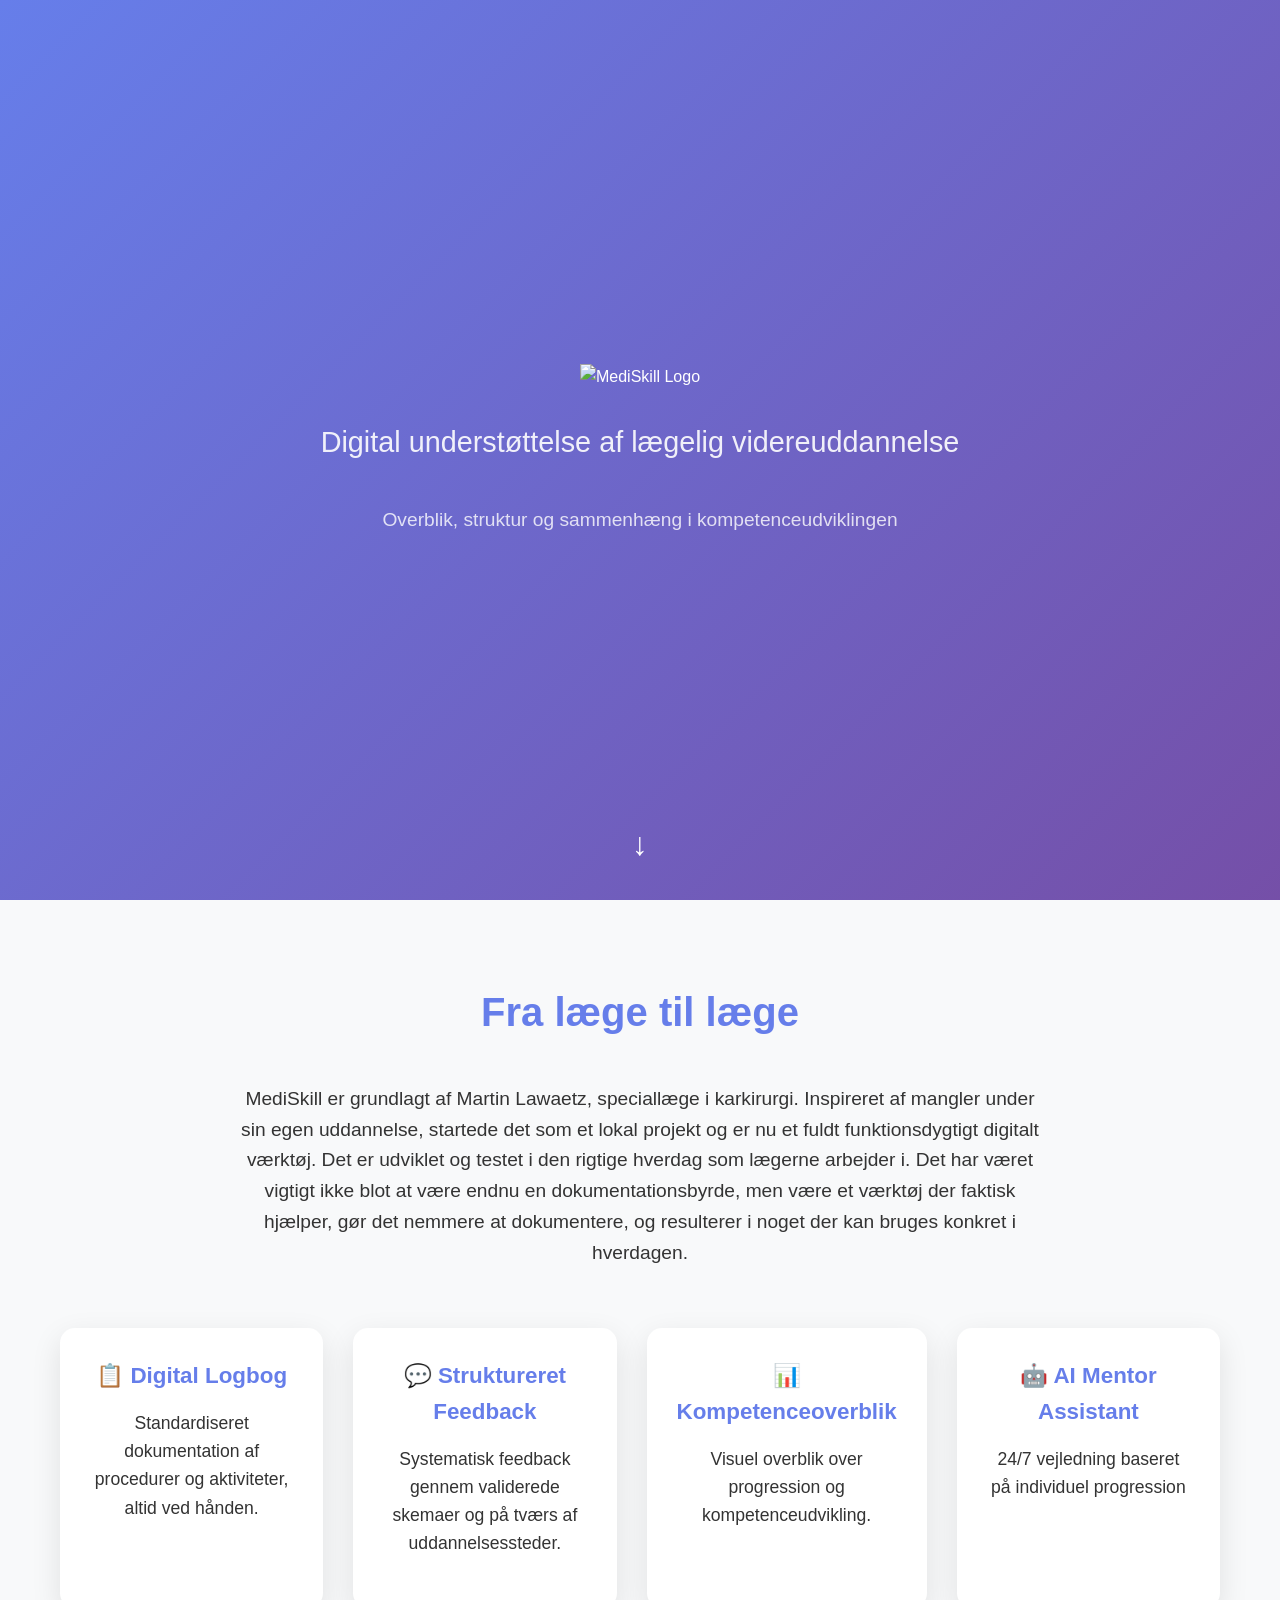
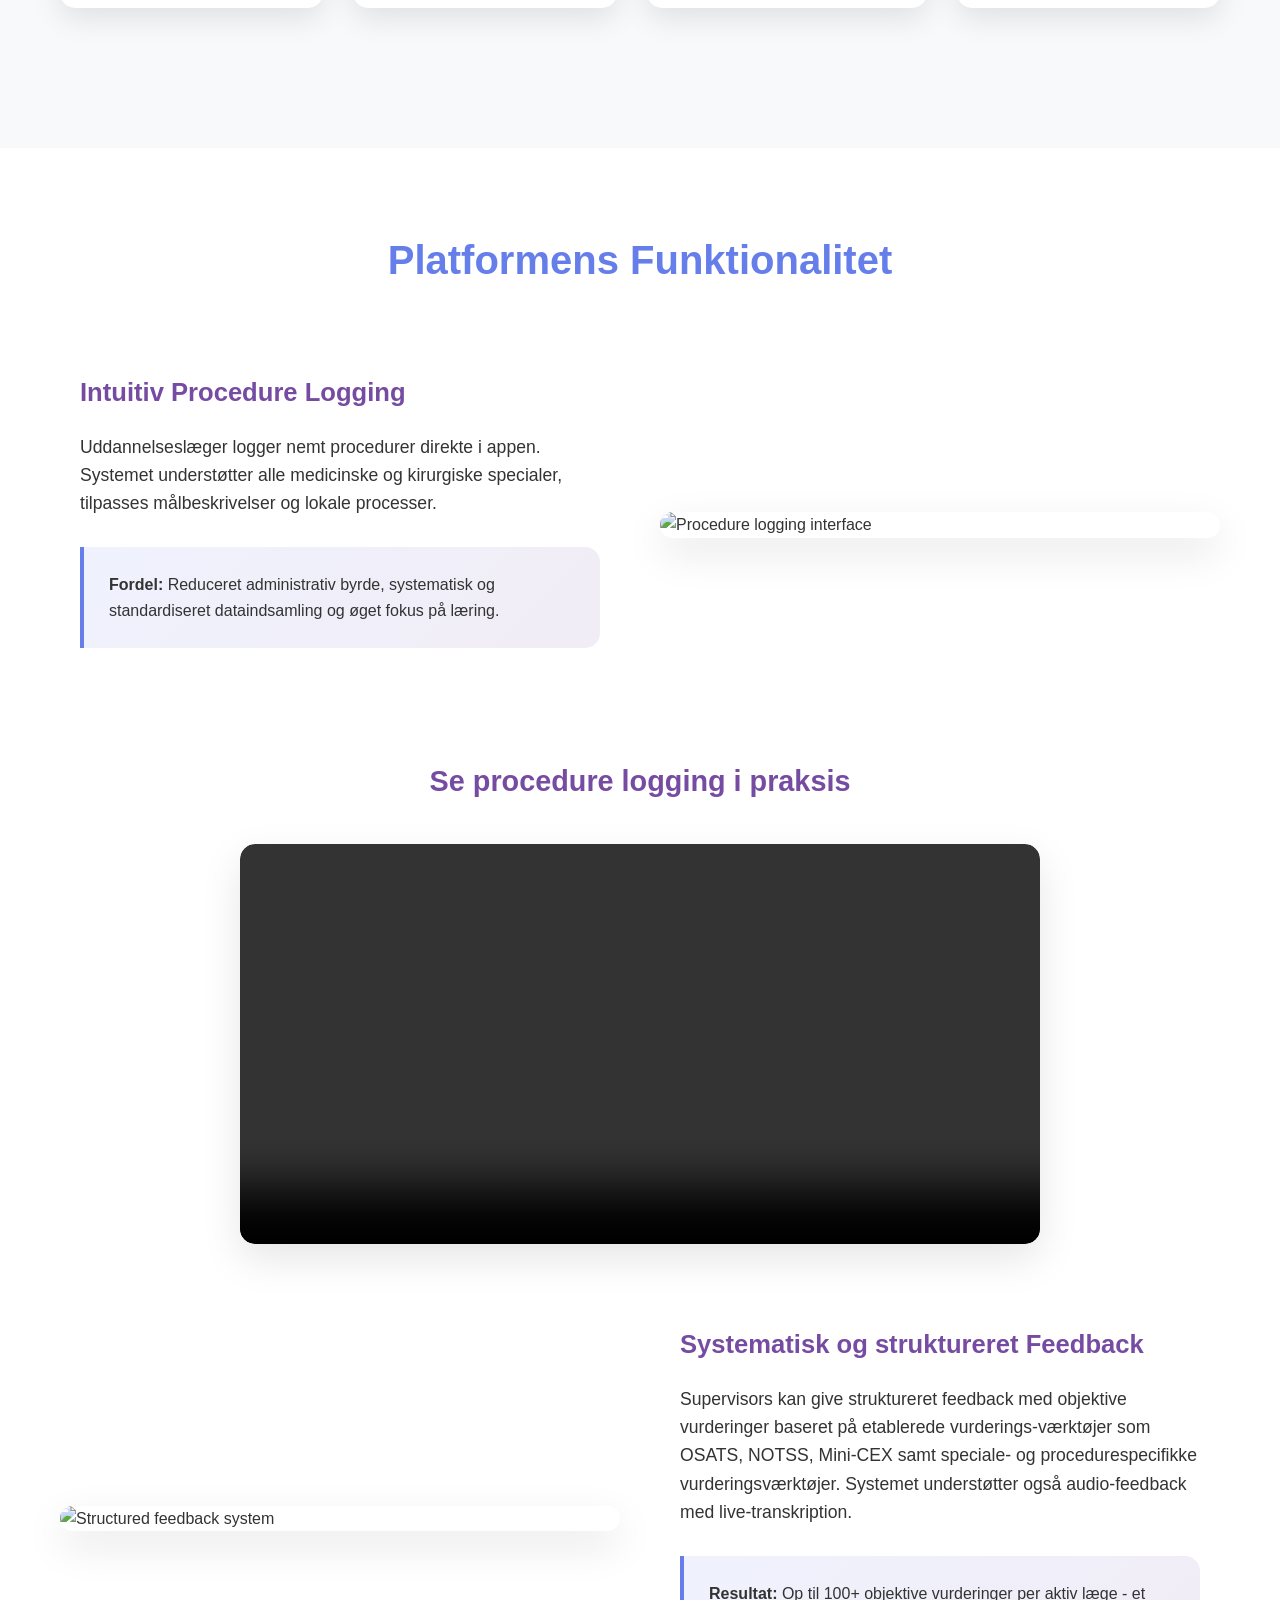
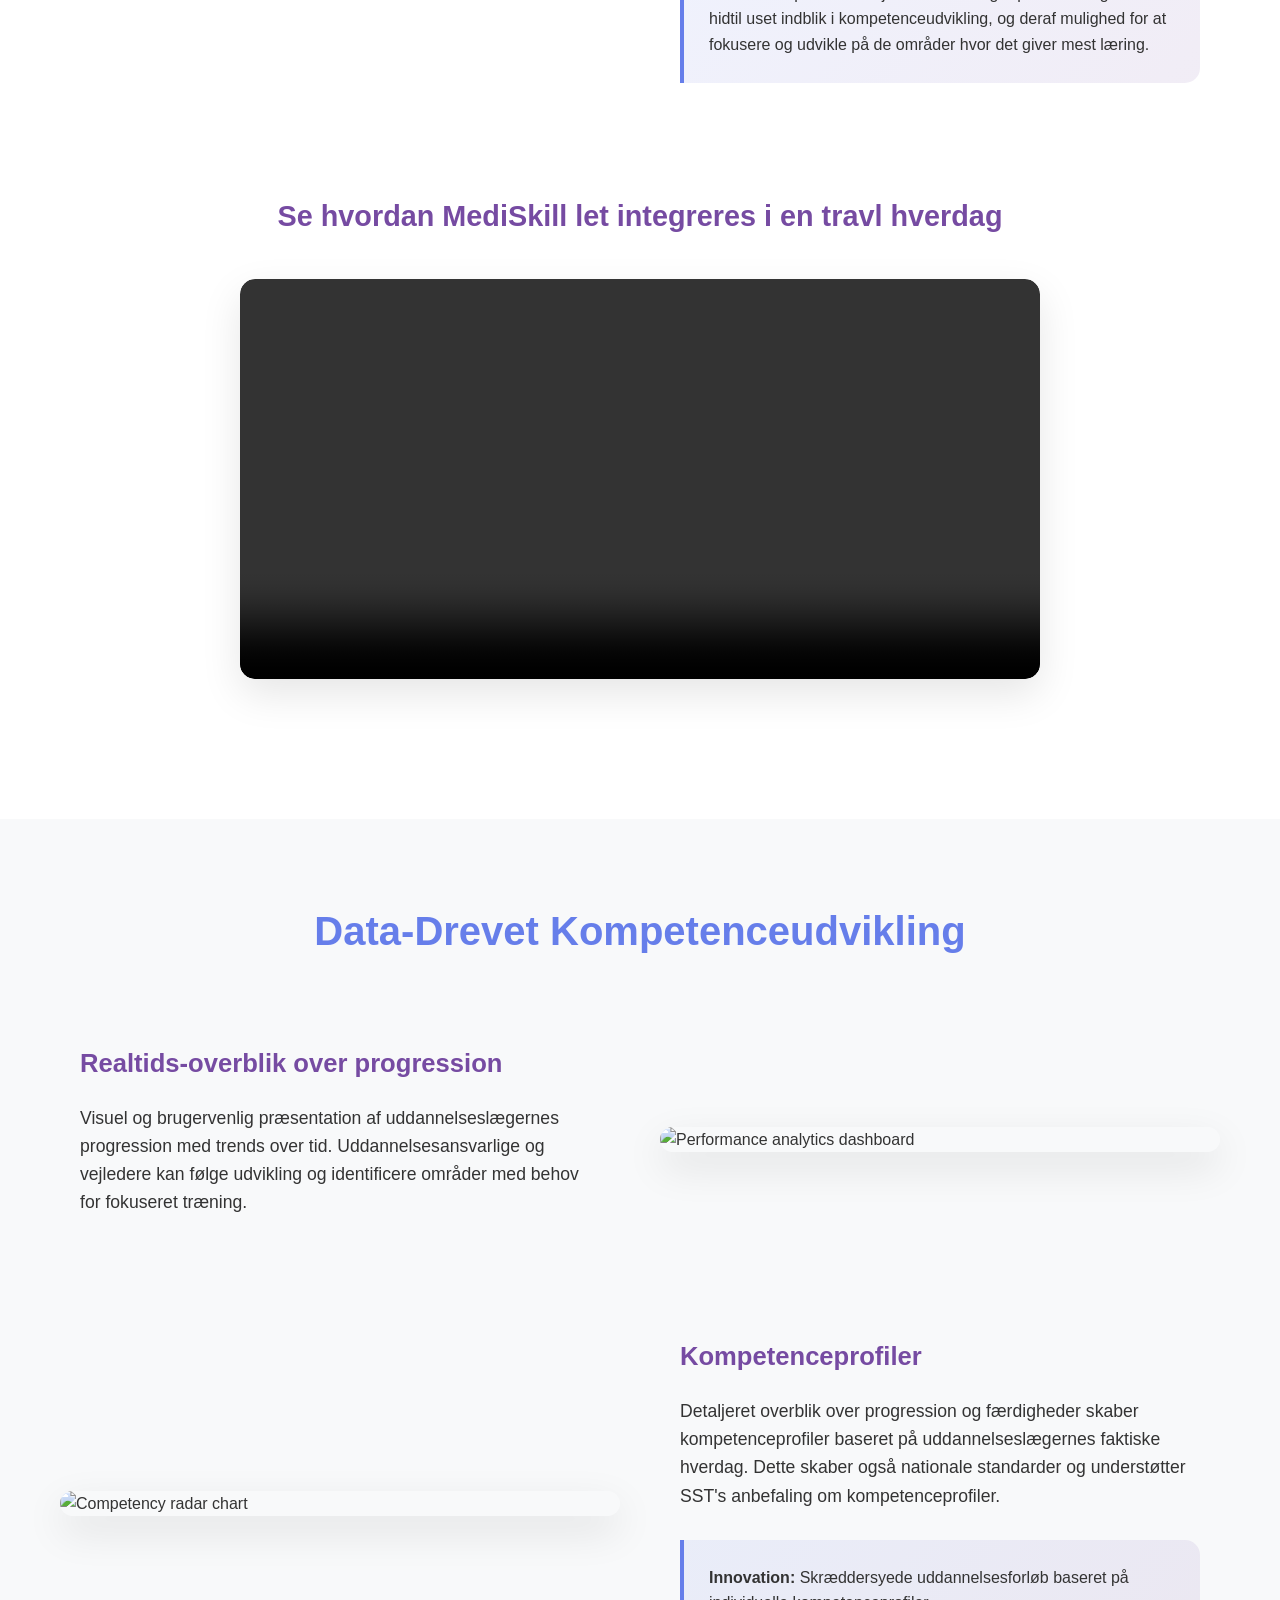
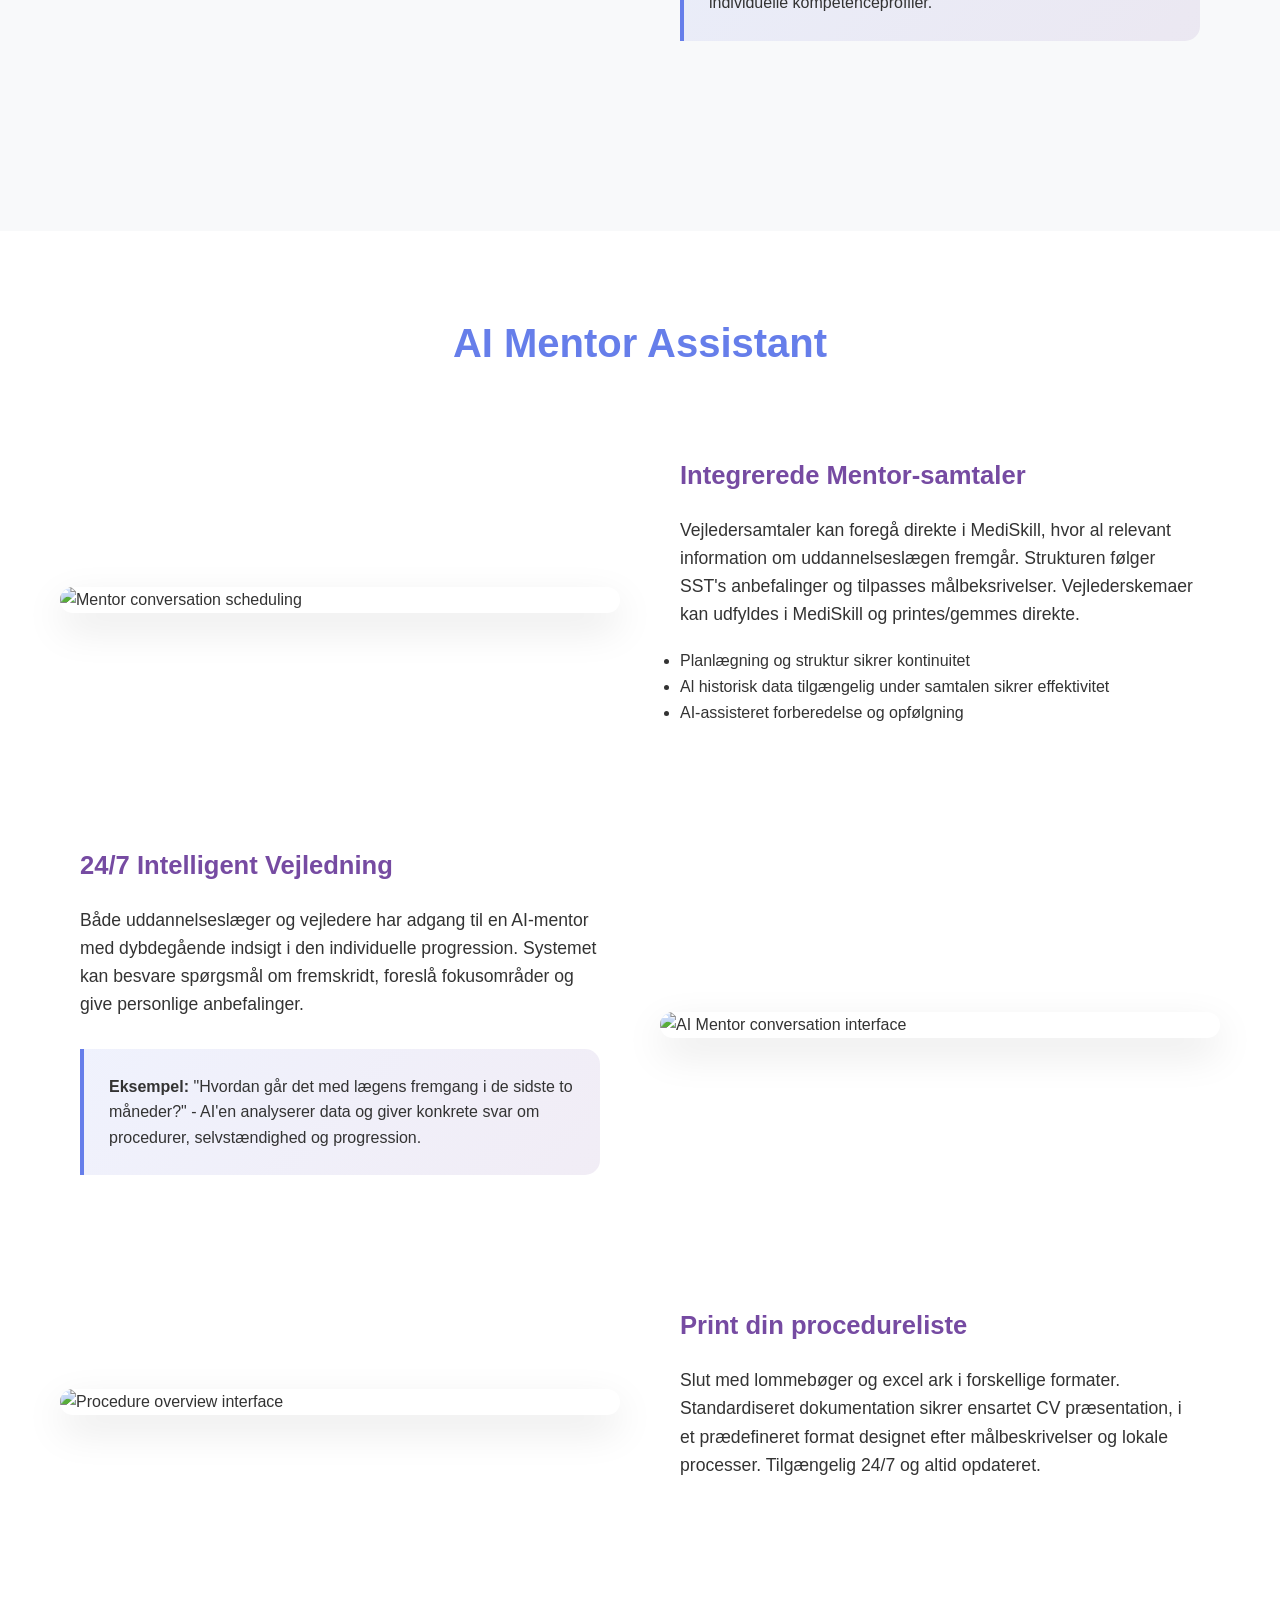
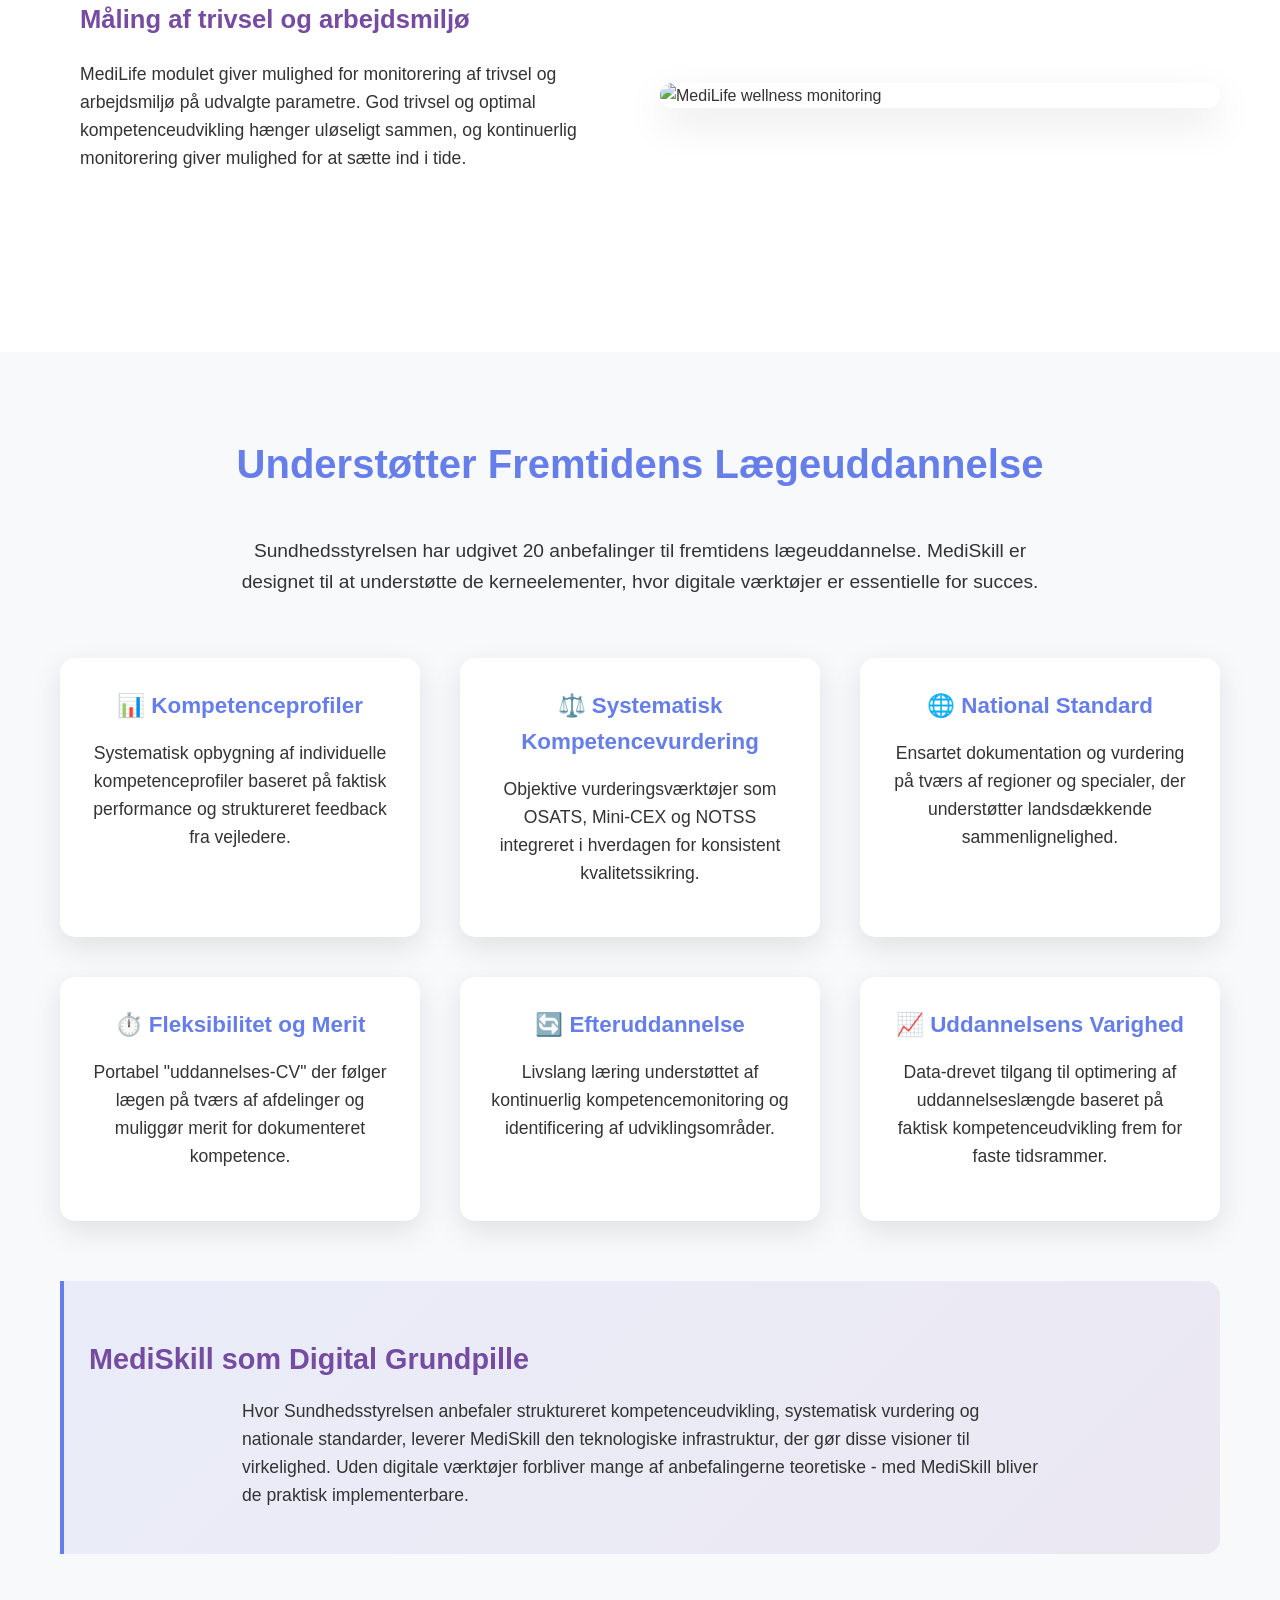
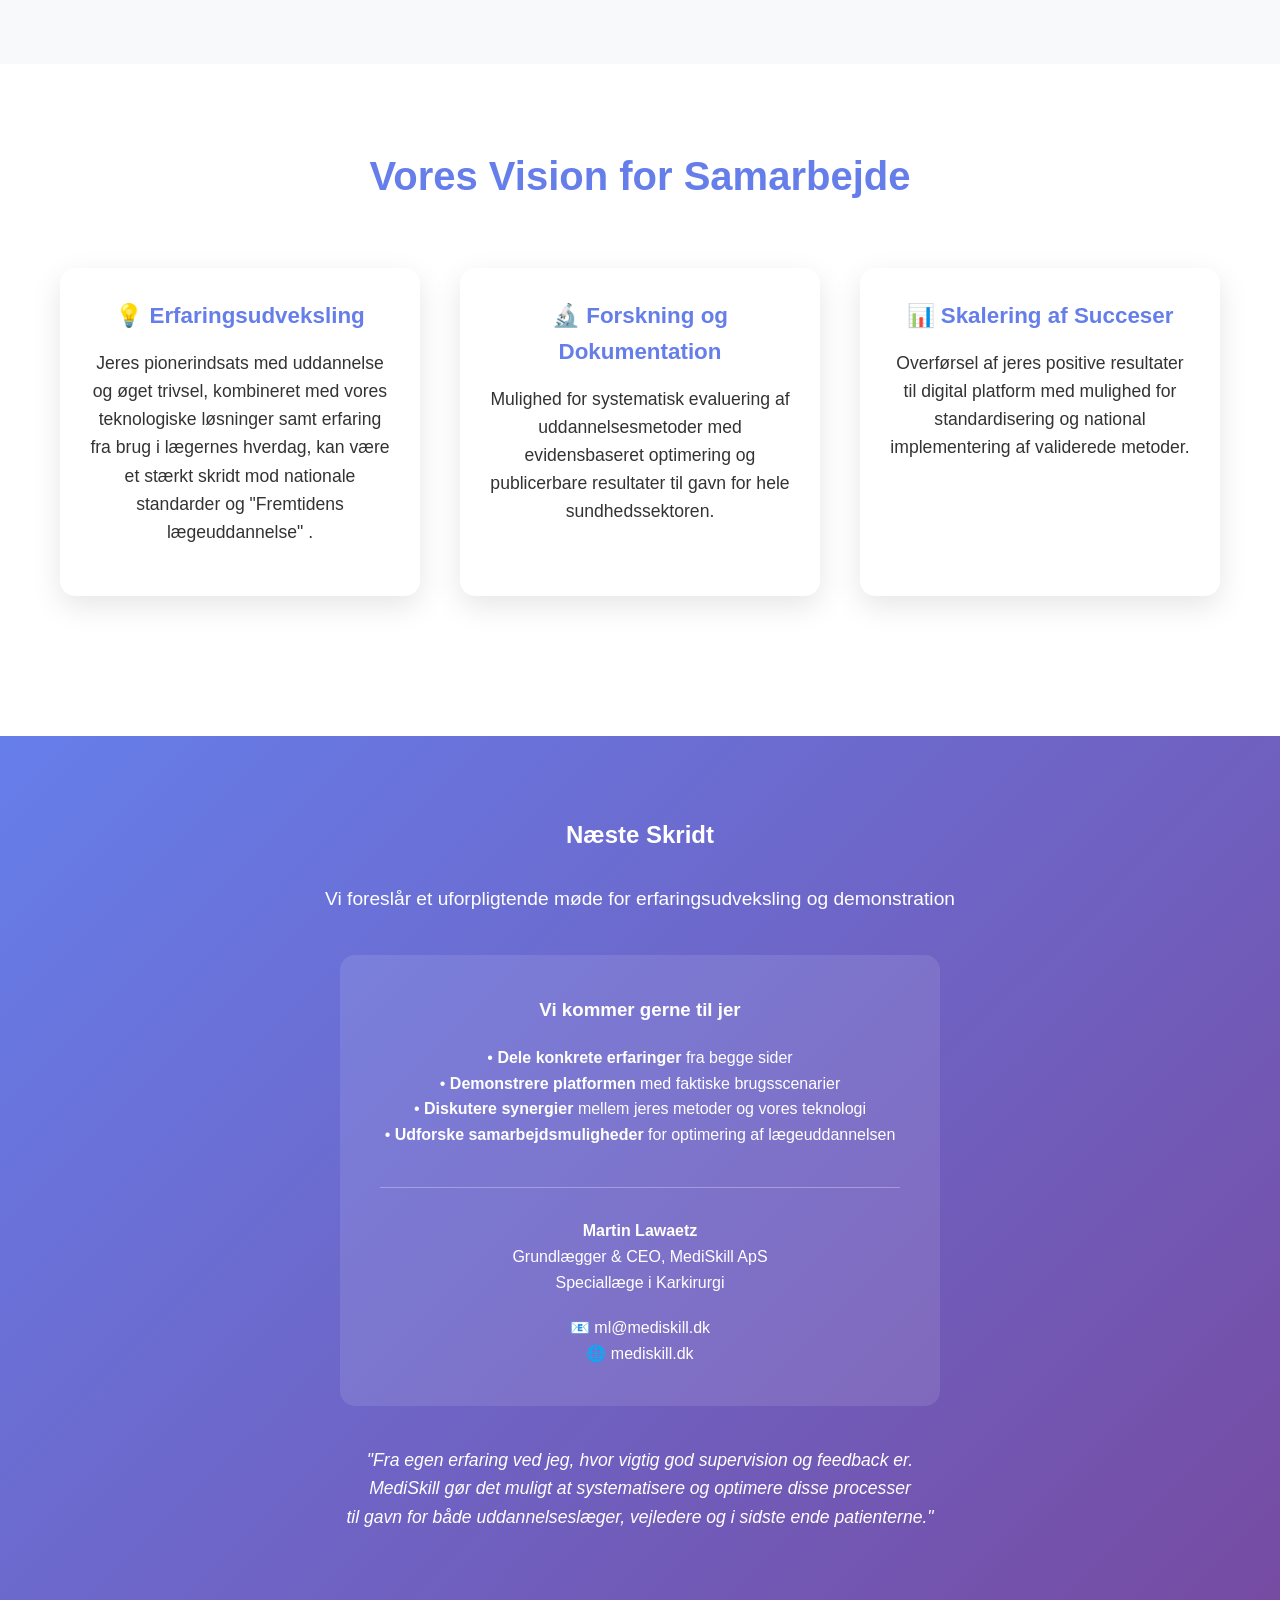
==== index.html @ 774a8b19 "Add MediSkill onboarding page with shared CSS and Vercel config - Extract presentation styles to css" ====
<!DOCTYPE html>
<html lang="da">
<head>
    <meta charset="UTF-8">
    <meta name="viewport" content="width=device-width, initial-scale=1.0">
    <title>MediSkill - Digital understøttelse af lægelig videreuddannelse</title>
    <link rel="stylesheet" href="css/shared.css">
</head>
<body>
    <!-- Hero Section -->
    <section class="hero">
        <div class="container">
            <img src="images/logo.png" alt="MediSkill Logo" style="height: 120px; margin-bottom: 30px;">
            <h2>Digital understøttelse af lægelig videreuddannelse</h2>
            <p>Overblik, struktur og sammenhæng i kompetenceudviklingen</p>
            <div class="scroll-indicator">↓</div>
        </div>
    </section>

    <!-- Om MediSkill -->
    <section class="section">
        <div class="container">
            <h2>Fra læge til læge</h2>
            <p style="text-align: center; font-size: 1.2rem; margin-bottom: 40px;">
                MediSkill er grundlagt af Martin Lawaetz, speciallæge i karkirurgi. Inspireret af mangler under sin egen uddannelse, startede det som et lokal projekt og er nu et fuldt funktionsdygtigt digitalt værktøj.
                Det er udviklet og testet i den rigtige hverdag som lægerne arbejder i. Det har været vigtigt ikke blot at være endnu en dokumentationsbyrde, men være et værktøj der faktisk hjælper, gør det nemmere at dokumentere, og resulterer i noget der kan bruges konkret i hverdagen.
            </p>
            
            <div class="features-grid-four">
                <div class="feature-card">
                    <h4>📋 Digital Logbog</h4>
                    <p>Standardiseret dokumentation af procedurer og aktiviteter, altid ved hånden.</p>
                </div>
                <div class="feature-card">
                    <h4>💬 Struktureret Feedback</h4>
                    <p>Systematisk feedback gennem validerede skemaer og på tværs af uddannelsessteder.</p>
                </div>
                <div class="feature-card">
                    <h4>📊 Kompetenceoverblik</h4>
                    <p>Visuel overblik over progression og kompetenceudvikling.</p>
                </div>
                <div class="feature-card">
                    <h4>🤖 AI Mentor Assistant</h4>
                    <p>24/7 vejledning baseret på individuel progression</p>
                </div>
            </div>
        </div>
    </section>

    <!-- Platform Features -->
    <section class="section">
        <div class="container">
            <h2>Platformens Funktionalitet</h2>
            
            <div class="image-showcase">
                <div class="image-content">
                    <h4>Intuitiv Procedure Logging</h4>
                    <p>Uddannelseslæger logger nemt procedurer direkte i appen. Systemet understøtter alle medicinske og kirurgiske specialer, tilpasses målbeskrivelser og lokale processer.</p>
                    <div class="highlight-box">
                        <strong>Fordel:</strong> Reduceret administrativ byrde, systematisk og standardiseret dataindsamling og øget fokus på læring.
                    </div>
                </div>
                <img src="images/procedure-logging.png" alt="Procedure logging interface">
            </div>

            <div class="video-section">
                <h3 style="font-size: 1.8rem; margin-bottom: 20px; color: #764ba2;">Se procedure logging i praksis</h3>
                <div class="video-container">
                    <video controls>
                        <source src="images/log_procedure.mp4" type="video/mp4">
                        Din browser understøtter ikke video afspilning.
                    </video>
                </div>
            </div>

            <div class="image-showcase">
                <img src="images/feedback-system.png" alt="Structured feedback system">
                <div class="image-content">
                    <h4>Systematisk og struktureret Feedback</h4>
                    <p>Supervisors kan give struktureret feedback med objektive vurderinger baseret på etablerede vurderings-værktøjer som OSATS, NOTSS, Mini-CEX samt speciale- og procedurespecifikke vurderingsværktøjer. Systemet understøtter også audio-feedback med live-transkription.</p>
                    <div class="highlight-box">
                        <strong>Resultat:</strong> Op til 100+ objektive vurderinger per aktiv læge - et hidtil uset indblik i kompetenceudvikling, og deraf mulighed for at fokusere og udvikle på de områder hvor det giver mest læring.
                    </div>
                </div>
            </div>

            <div class="video-section">
                <h3 style="font-size: 1.8rem; margin-bottom: 20px; color: #764ba2;">Se hvordan MediSkill let integreres i en travl hverdag</h3>
                <div class="video-container">
                    <video controls>
                        <source src="images/Animation_short.mp4" type="video/mp4">
                        Din browser understøtter ikke video afspilning.
                    </video>
                </div>
            </div>
        </div>
    </section>

    <!-- Data & Analytics -->
    <section class="section">
        <div class="container">
            <h2>Data-Drevet Kompetenceudvikling</h2>
            
            <div class="image-showcase">
                <div class="image-content">
                    <h4>Realtids-overblik over progression</h4>
                    <p>Visuel og brugervenlig præsentation af uddannelseslægernes progression med trends over tid. Uddannelsesansvarlige og vejledere kan følge udvikling og identificere områder med behov for fokuseret træning.</p>
                </div>
                <img src="images/assessment-trends.png" alt="Performance analytics dashboard">
            </div>

            <div class="image-showcase">
                <img src="images/competency-radar.png" alt="Competency radar chart">
                <div class="image-content">
                    <h4>Kompetenceprofiler</h4>
                    <p>Detaljeret overblik over progression og færdigheder skaber kompetenceprofiler baseret på uddannelseslægernes faktiske hverdag. Dette skaber også nationale standarder og understøtter SST's anbefaling om kompetenceprofiler.</p>
                    <div class="highlight-box">
                        <strong>Innovation:</strong> Skræddersyede uddannelsesforløb baseret på individuelle kompetenceprofiler.
                    </div>
                </div>
            </div>
        </div>
    </section>

    <!-- AI Mentor Section -->
    <section class="section">
        <div class="container">
            <h2>AI Mentor Assistant</h2>
            
            <div class="image-showcase">
                <img src="images/mentor-scheduling.png" alt="Mentor conversation scheduling">
                <div class="image-content">
                    <h4>Integrerede Mentor-samtaler</h4>
                    <p>Vejledersamtaler kan foregå direkte i MediSkill, hvor al relevant information om uddannelseslægen fremgår. Strukturen følger SST's anbefalinger og tilpasses målbeksrivelser. Vejlederskemaer kan udfyldes i MediSkill og printes/gemmes direkte.</p>
                    <ul style="margin: 20px 0;">
                        <li>Planlægning og struktur sikrer kontinuitet</li>
                        <li>Al historisk data tilgængelig under samtalen sikrer effektivitet</li>
                        <li>AI-assisteret forberedelse og opfølgning</li>
                    </ul>
                </div>
            </div>

            <div class="image-showcase">
                <div class="image-content">
                    <h4>24/7 Intelligent Vejledning</h4>
                    <p>Både uddannelseslæger og vejledere har adgang til en AI-mentor med dybdegående indsigt i den individuelle progression. Systemet kan besvare spørgsmål om fremskridt, foreslå fokusområder og give personlige anbefalinger.</p>
                    <div class="highlight-box">
                        <strong>Eksempel:</strong> "Hvordan går det med lægens fremgang i de sidste to måneder?" - AI'en analyserer data og giver konkrete svar om procedurer, selvstændighed og progression.
                    </div>
                </div>
                <img src="images/ai-mentor-conversation.png" alt="AI Mentor conversation interface">
            </div>

            <div class="image-showcase">
                <img src="images/opliste.png" alt="Procedure overview interface">
                <div class="image-content">
                    <h4>Print din procedureliste</h4>
                    <p>Slut med lommebøger og excel ark i forskellige formater. Standardiseret dokumentation sikrer ensartet CV præsentation, i et prædefineret format designet efter målbeskrivelser og lokale processer. Tilgængelig 24/7 og altid opdateret.</p>
                </div>
            </div>

            <div class="image-showcase">
                <div class="image-content">
                    <h4>Måling af trivsel og arbejdsmiljø</h4>
                    <p>MediLife modulet giver mulighed for monitorering af trivsel og arbejdsmiljø på udvalgte parametre. God trivsel og optimal kompetenceudvikling hænger uløseligt sammen, og kontinuerlig monitorering giver mulighed for at sætte ind i tide.</p>
                </div>
                <img src="images/burnout.png" alt="MediLife wellness monitoring">
            </div>
        </div>
    </section>

    <!-- Fremtidens Lægeuddannelse -->
    <section class="section">
        <div class="container">
            <h2>Understøtter Fremtidens Lægeuddannelse</h2>
            <p style="text-align: center; font-size: 1.2rem; margin-bottom: 40px;">
                Sundhedsstyrelsen har udgivet 20 anbefalinger til fremtidens lægeuddannelse. MediSkill er designet til at understøtte de kerneelementer, hvor digitale værktøjer er essentielle for succes.
            </p>
            
            <div class="features-grid">
                <div class="feature-card">
                    <h4>📊 Kompetenceprofiler</h4>
                    <p>Systematisk opbygning af individuelle kompetenceprofiler baseret på faktisk performance og struktureret feedback fra vejledere.</p>
                </div>
                <div class="feature-card">
                    <h4>⚖️ Systematisk Kompetencevurdering</h4>
                    <p>Objektive vurderingsværktøjer som OSATS, Mini-CEX og NOTSS integreret i hverdagen for konsistent kvalitetssikring.</p>
                </div>
                <div class="feature-card">
                    <h4>🌐 National Standard</h4>
                    <p>Ensartet dokumentation og vurdering på tværs af regioner og specialer, der understøtter landsdækkende sammenlignelighed.</p>
                </div>
                <div class="feature-card">
                    <h4>⏱️ Fleksibilitet og Merit</h4>
                    <p>Portabel "uddannelses-CV" der følger lægen på tværs af afdelinger og muliggør merit for dokumenteret kompetence.</p>
                </div>
                <div class="feature-card">
                    <h4>🔄 Efteruddannelse</h4>
                    <p>Livslang læring understøttet af kontinuerlig kompetencemonitoring og identificering af udviklingsområder.</p>
                </div>
                <div class="feature-card">
                    <h4>📈 Uddannelsens Varighed</h4>
                    <p>Data-drevet tilgang til optimering af uddannelseslængde baseret på faktisk kompetenceudvikling frem for faste tidsrammer.</p>
                </div>
            </div>

            <div class="highlight-box">
                <h3 style="margin-bottom: 15px;">MediSkill som Digital Grundpille</h3>
                <p>Hvor Sundhedsstyrelsen anbefaler struktureret kompetenceudvikling, systematisk vurdering og nationale standarder, leverer MediSkill den teknologiske infrastruktur, der gør disse visioner til virkelighed. Uden digitale værktøjer forbliver mange af anbefalingerne teoretiske - med MediSkill bliver de praktisk implementerbare.</p>
            </div>
        </div>
    </section>



    <!-- Vision for Samarbejde -->
    <section class="section">
        <div class="container">
            <h2>Vores Vision for Samarbejde</h2>
            
            <div class="features-grid">
                <div class="feature-card">
                    <h4>💡 Erfaringsudveksling</h4>
                    <p>Jeres pionerindsats med uddannelse og øget trivsel, kombineret med vores teknologiske løsninger samt erfaring fra brug i lægernes hverdag, kan være et stærkt skridt mod nationale standarder og "Fremtidens lægeuddannelse" .</p>
                </div>
                <div class="feature-card">
                    <h4>🔬 Forskning og Dokumentation</h4>
                    <p>Mulighed for systematisk evaluering af uddannelsesmetoder med evidensbaseret optimering og publicerbare resultater til gavn for hele sundhedssektoren.</p>
                </div>
                <div class="feature-card">
                    <h4>📊 Skalering af Succeser</h4>
                    <p>Overførsel af jeres positive resultater til digital platform med mulighed for standardisering og national implementering af validerede metoder.</p>
                </div>
            </div>
        </div>
    </section>

    <!-- Call to Action -->
    <section class="cta-section">
        <div class="container">
            <h2>Næste Skridt</h2>
            <p style="font-size: 1.2rem; margin-bottom: 40px;">
                Vi foreslår et uforpligtende møde for erfaringsudveksling og demonstration
            </p>
            
            <div class="contact-info">
                <h3 style="margin-bottom: 20px;">Vi kommer gerne til jer</h3>
                <p>• <strong>Dele konkrete erfaringer</strong> fra begge sider</p>
                <p>• <strong>Demonstrere platformen</strong> med faktiske brugsscenarier</p>
                <p>• <strong>Diskutere synergier</strong> mellem jeres metoder og vores teknologi</p>
                <p>• <strong>Udforske samarbejdsmuligheder</strong> for optimering af lægeuddannelsen</p>
                
                <div style="margin-top: 40px; padding-top: 30px; border-top: 1px solid rgba(255,255,255,0.3);">
                    <h4>Martin Lawaetz</h4>
                    <p>Grundlægger & CEO, MediSkill ApS<br>
                    Speciallæge i Karkirurgi</p>
                    <p style="margin-top: 20px;">
                        📧 ml@mediskill.dk<br>
                        🌐 mediskill.dk
                    </p>
                </div>
            </div>
            
            <div style="margin-top: 40px; font-style: italic; font-size: 1.1rem;">
                "Fra egen erfaring ved jeg, hvor vigtig god supervision og feedback er.<br>
                MediSkill gør det muligt at systematisere og optimere disse processer<br>
                til gavn for både uddannelseslæger, vejledere og i sidste ende patienterne."
            </div>
        </div>
    </section>

    <script>
        // Smooth scrolling for anchor links
        document.querySelectorAll('a[href^="#"]').forEach(anchor => {
            anchor.addEventListener('click', function (e) {
                e.preventDefault();
                document.querySelector(this.getAttribute('href')).scrollIntoView({
                    behavior: 'smooth'
                });
            });
        });

        // Add scroll indicator click functionality
        document.querySelector('.scroll-indicator').addEventListener('click', function() {
            document.querySelector('.section').scrollIntoView({
                behavior: 'smooth'
            });
        });
    </script>
</body>
</html>
---- css/shared.css ----
* {
    margin: 0;
    padding: 0;
    box-sizing: border-box;
}

body {
    font-family: 'Segoe UI', Tahoma, Geneva, Verdana, sans-serif;
    line-height: 1.6;
    color: #333;
    background: linear-gradient(135deg, #667eea 0%, #764ba2 100%);
}

.container {
    max-width: 1200px;
    margin: 0 auto;
    padding: 0 20px;
}

.hero {
    position: relative;
    background: linear-gradient(135deg, rgba(102, 126, 234, 0.9) 0%, rgba(118, 75, 162, 0.9) 100%);
    color: white;
    padding: 80px 20px;
    text-align: center;
    min-height: 100vh;
    display: flex;
    align-items: center;
    justify-content: center;
    flex-direction: column;
    overflow: hidden;
}

.hero h1 {
    font-size: 3.5rem;
    margin-bottom: 20px;
    font-weight: 300;
}

.hero h2 {
    font-size: 1.8rem;
    margin-bottom: 40px;
    font-weight: 400;
    opacity: 0.9;
}

.hero p {
    font-size: 1.2rem;
    max-width: 800px;
    margin: 0 auto;
    opacity: 0.8;
}

.section {
    padding: 80px 0;
    background: white;
}

.section:nth-child(even) {
    background: #f8f9fa;
}

.section h2 {
    font-size: 2.5rem;
    margin-bottom: 40px;
    text-align: center;
    color: #667eea;
}

.section h3 {
    font-size: 1.8rem;
    margin: 30px 0 15px 0;
    color: #764ba2;
}

.section p {
    font-size: 1.1rem;
    margin-bottom: 20px;
    max-width: 800px;
    margin-left: auto;
    margin-right: auto;
}

.features-grid {
    display: grid;
    grid-template-columns: repeat(auto-fit, minmax(300px, 1fr));
    gap: 40px;
    margin: 60px 0;
}

.features-grid-four {
    display: grid;
    grid-template-columns: repeat(4, 1fr);
    gap: 30px;
    margin: 60px 0;
}

.feature-card {
    background: white;
    padding: 30px;
    border-radius: 15px;
    box-shadow: 0 10px 30px rgba(0,0,0,0.1);
    text-align: center;
    transition: transform 0.3s ease;
}

.feature-card:hover {
    transform: translateY(-5px);
}

.feature-card h4 {
    font-size: 1.4rem;
    margin-bottom: 15px;
    color: #667eea;
}

.image-showcase {
    display: grid;
    grid-template-columns: 1fr 1fr;
    gap: 40px;
    margin: 60px 0;
    align-items: center;
}

.image-showcase img {
    width: 100%;
    border-radius: 15px;
    box-shadow: 0 15px 40px rgba(0,0,0,0.1);
}

.image-content {
    padding: 20px;
}

.image-content h4 {
    font-size: 1.6rem;
    margin-bottom: 20px;
    color: #764ba2;
}

.stats-grid {
    display: grid;
    grid-template-columns: repeat(auto-fit, minmax(200px, 1fr));
    gap: 30px;
    margin: 40px 0;
}

.stat-card {
    background: linear-gradient(135deg, #667eea, #764ba2);
    color: white;
    padding: 30px;
    border-radius: 15px;
    text-align: center;
}

.stat-number {
    font-size: 3rem;
    font-weight: bold;
    display: block;
}

.stat-label {
    font-size: 1rem;
    opacity: 0.9;
}

.cta-section {
    background: linear-gradient(135deg, #667eea, #764ba2);
    color: white;
    padding: 80px 0;
    text-align: center;
}

.cta-section h2 {
    color: white;
    margin-bottom: 30px;
}

.contact-info {
    background: rgba(255,255,255,0.1);
    padding: 40px;
    border-radius: 15px;
    max-width: 600px;
    margin: 0 auto;
}

.scroll-indicator {
    position: absolute;
    bottom: 30px;
    left: 50%;
    transform: translateX(-50%);
    color: white;
    font-size: 2rem;
    animation: bounce 2s infinite;
    cursor: pointer;
}

@keyframes bounce {
    0%, 20%, 50%, 80%, 100% {
        transform: translateX(-50%) translateY(0);
    }
    40% {
        transform: translateX(-50%) translateY(-10px);
    }
    60% {
        transform: translateX(-50%) translateY(-5px);
    }
}

.highlight-box {
    background: linear-gradient(135deg, rgba(102, 126, 234, 0.1), rgba(118, 75, 162, 0.1));
    border-left: 4px solid #667eea;
    padding: 25px;
    margin: 30px 0;
    border-radius: 0 15px 15px 0;
}

.video-section {
    text-align: center;
    margin: 60px 0;
}

.video-container {
    position: relative;
    max-width: 800px;
    margin: 40px auto;
    border-radius: 15px;
    box-shadow: 0 15px 40px rgba(0,0,0,0.1);
    overflow: hidden;
}

.video-container video {
    width: 100%;
    height: auto;
    display: block;
    border-radius: 15px;
}

@media (max-width: 1024px) and (min-width: 769px) {
    .hero {
        padding: 60px 30px;
    }

    .hero img {
        height: 100px !important;
        margin-bottom: 30px !important;
    }

    .hero h2 {
        font-size: 1.6rem;
    }

    .hero p {
        font-size: 1.1rem;
        padding: 0 20px;
    }
}

@media (max-width: 768px) {
    .hero {
        min-height: 100vh;
        padding: 40px 15px;
        justify-content: center;
    }

    .hero .container {
        width: 100%;
        max-width: 100%;
        padding: 0;
    }

    .hero img {
        height: 70px !important;
        margin-bottom: 25px !important;
        max-width: 90%;
    }

    .hero h1 {
        font-size: 2rem;
        margin-bottom: 15px;
    }

    .hero h2 {
        font-size: 1.2rem;
        margin-bottom: 25px;
        padding: 0 10px;
        line-height: 1.4;
    }

    .hero p {
        font-size: 0.95rem;
        padding: 0 15px;
        line-height: 1.5;
        max-width: 90%;
        margin: 0 auto;
    }

    .section {
        padding: 50px 0;
    }

    .section h2 {
        font-size: 2rem;
        margin-bottom: 30px;
    }

    .section p {
        font-size: 1rem;
        padding: 0 10px;
        text-align: left !important;
    }

    .image-showcase {
        grid-template-columns: 1fr;
        gap: 20px;
    }

    .features-grid {
        grid-template-columns: 1fr;
        gap: 20px;
    }

    .features-grid-four {
        grid-template-columns: 1fr;
        gap: 20px;
    }

    .feature-card {
        padding: 20px;
        margin: 0 10px;
    }

    .feature-card h4 {
        font-size: 1.2rem;
    }

    .feature-card p {
        font-size: 0.95rem;
    }

    .image-content {
        padding: 10px;
    }

    .image-content h4 {
        font-size: 1.3rem;
    }

    .container {
        padding: 0 15px;
    }

    .contact-info {
        padding: 25px;
        margin: 0 10px;
    }

    .video-container {
        margin: 20px 10px;
    }
}

@media (max-width: 480px) {
    .hero {
        min-height: 100vh;
        padding: 30px 10px;
        justify-content: center;
    }

    .hero img {
        height: 55px !important;
        margin-bottom: 20px !important;
        max-width: 85%;
    }

    .hero h1 {
        font-size: 1.8rem;
        margin-bottom: 12px;
    }

    .hero h2 {
        font-size: 1rem;
        margin-bottom: 20px;
        padding: 0 5px;
        line-height: 1.3;
    }

    .hero p {
        font-size: 0.85rem;
        padding: 0 10px;
        line-height: 1.4;
        max-width: 95%;
    }

    .scroll-indicator {
        font-size: 1.5rem;
        bottom: 20px;
    }

    .section {
        padding: 40px 0;
    }

    .section h2 {
        font-size: 1.8rem;
    }

    .feature-card {
        padding: 15px;
        margin: 0 5px;
    }

    .container {
        padding: 0 10px;
    }
}
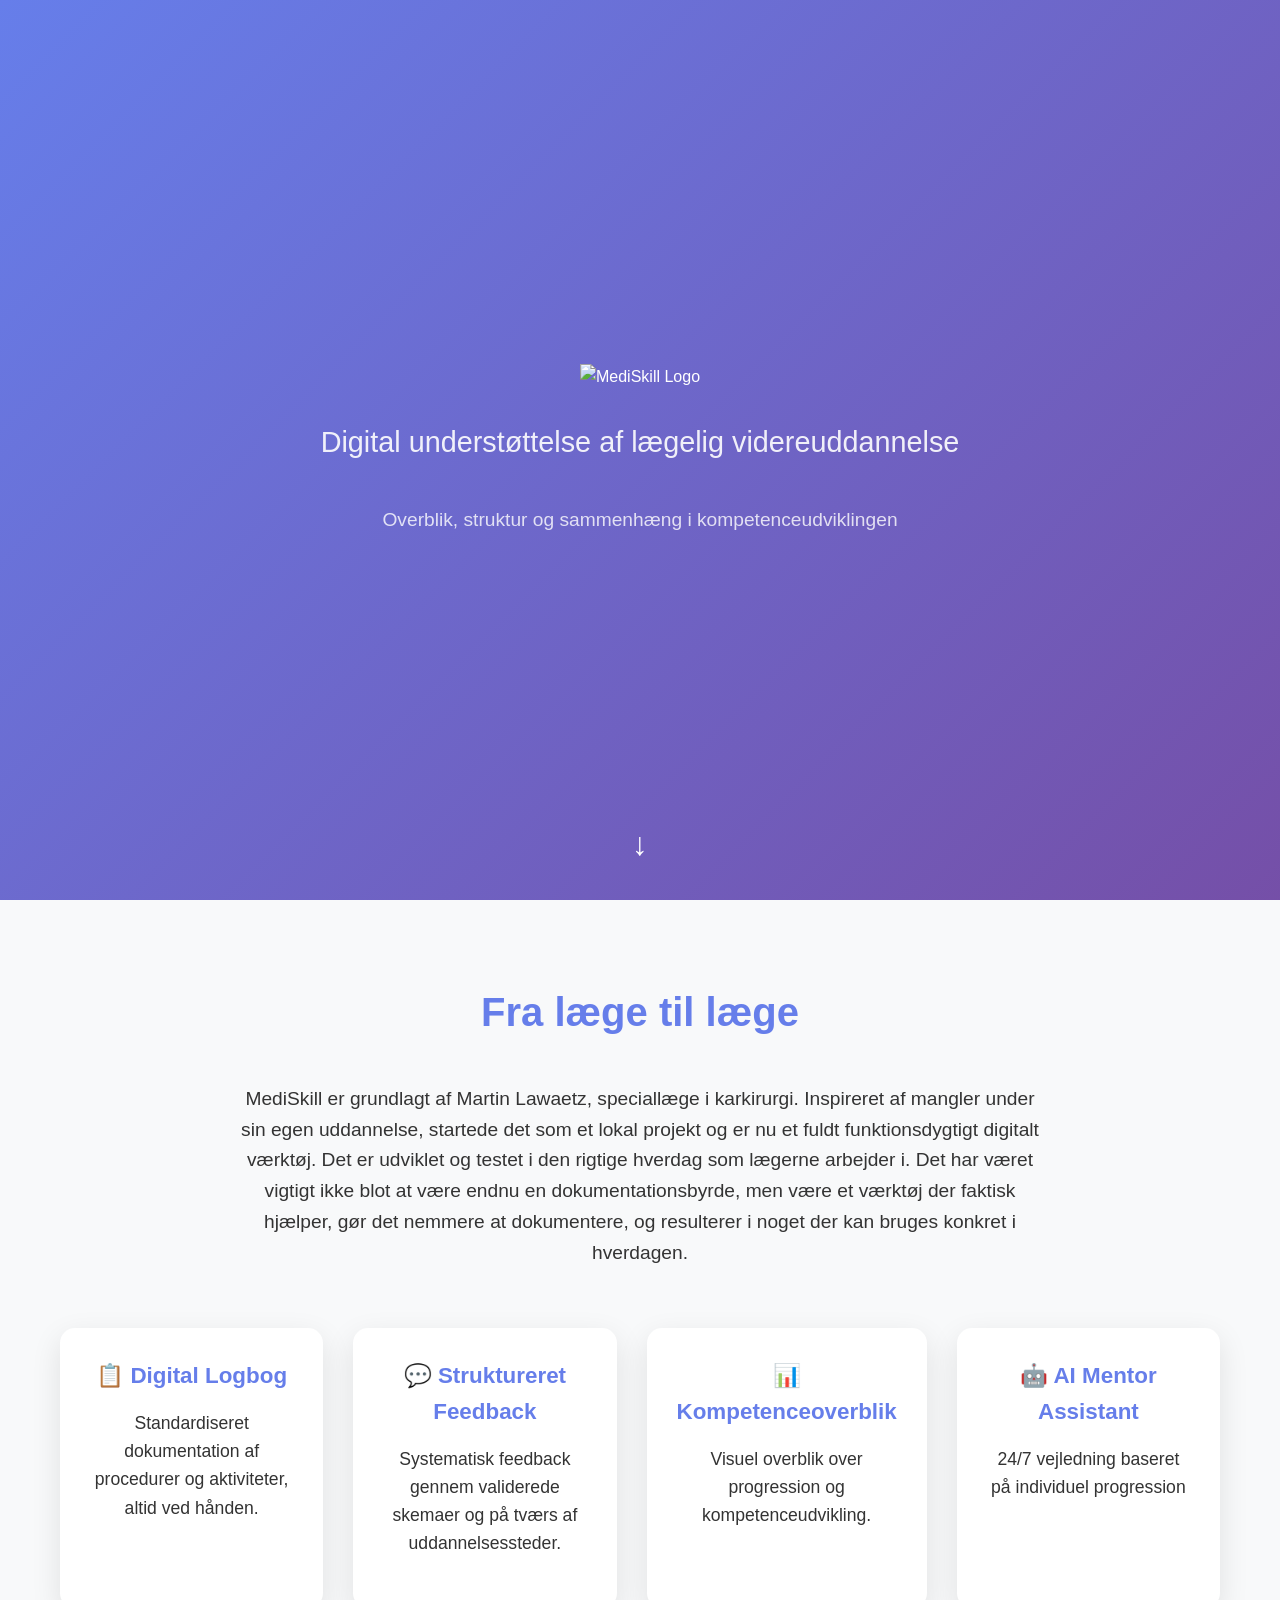
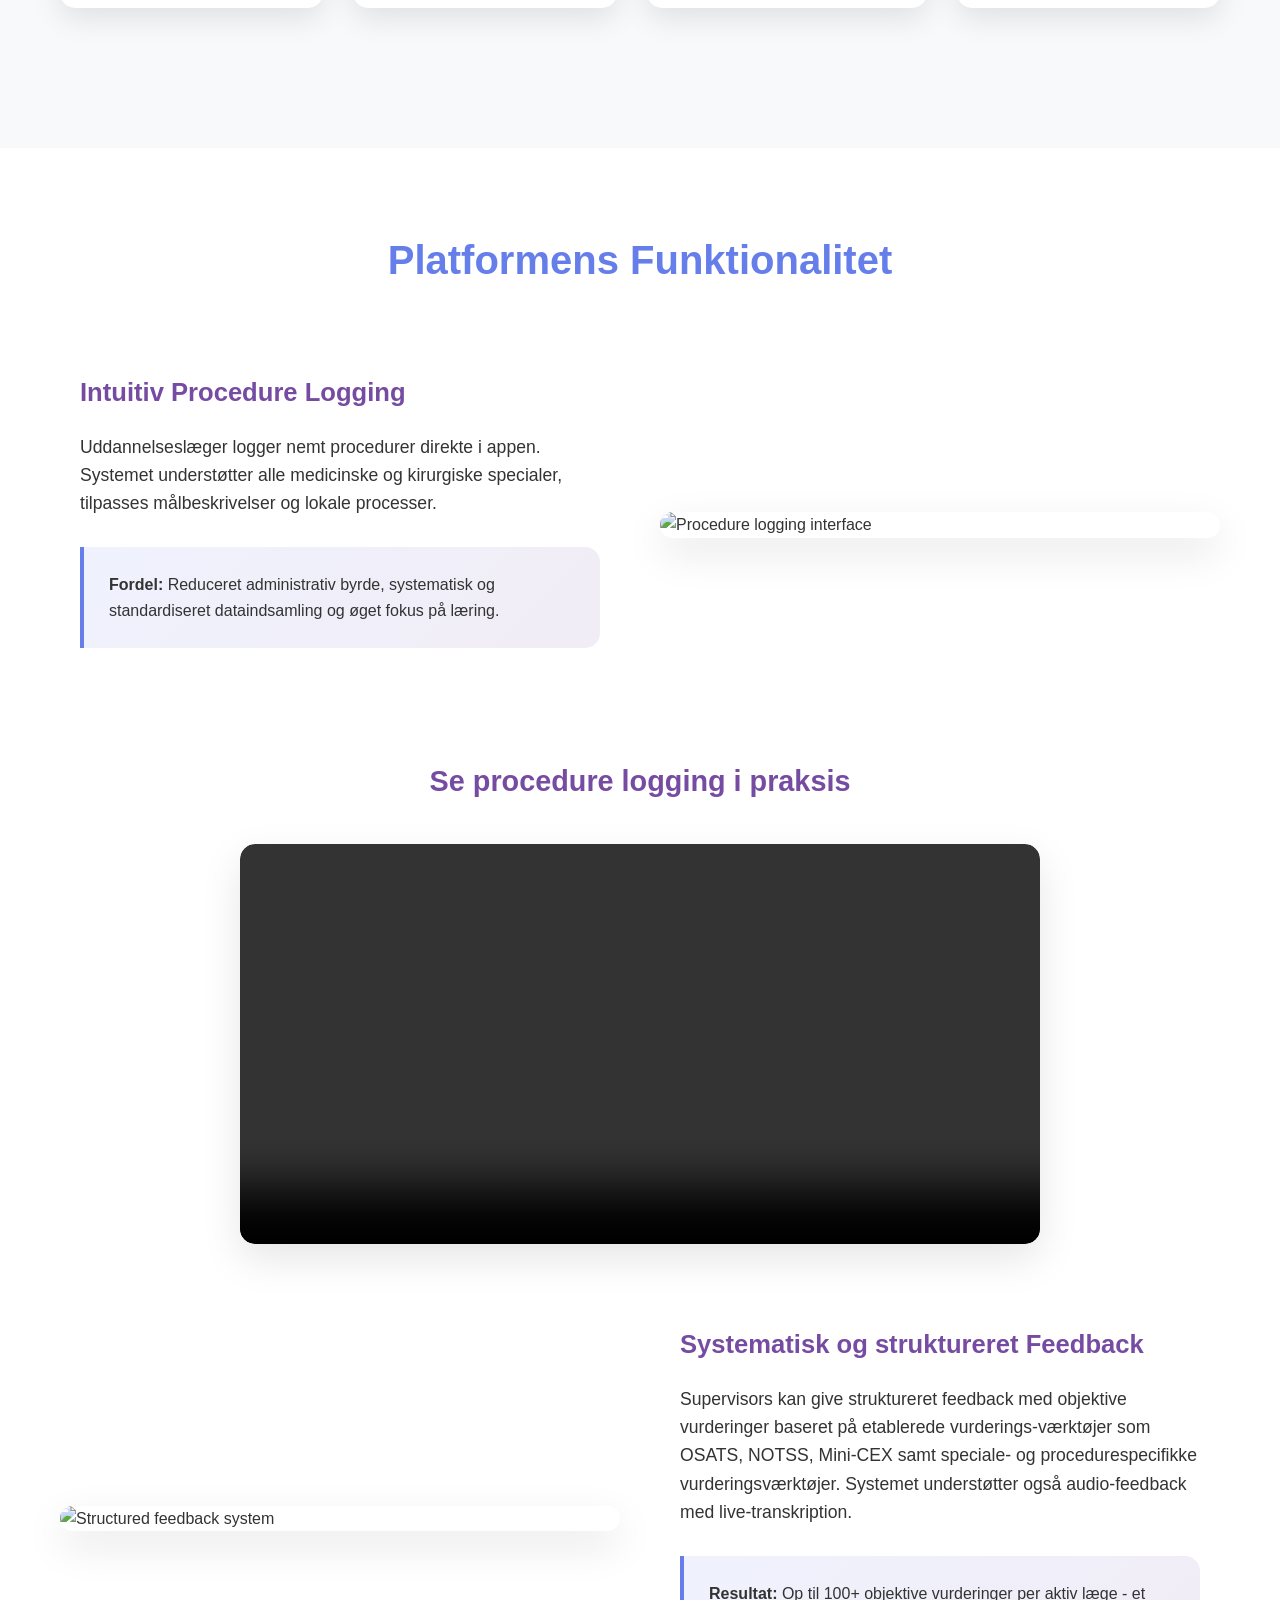
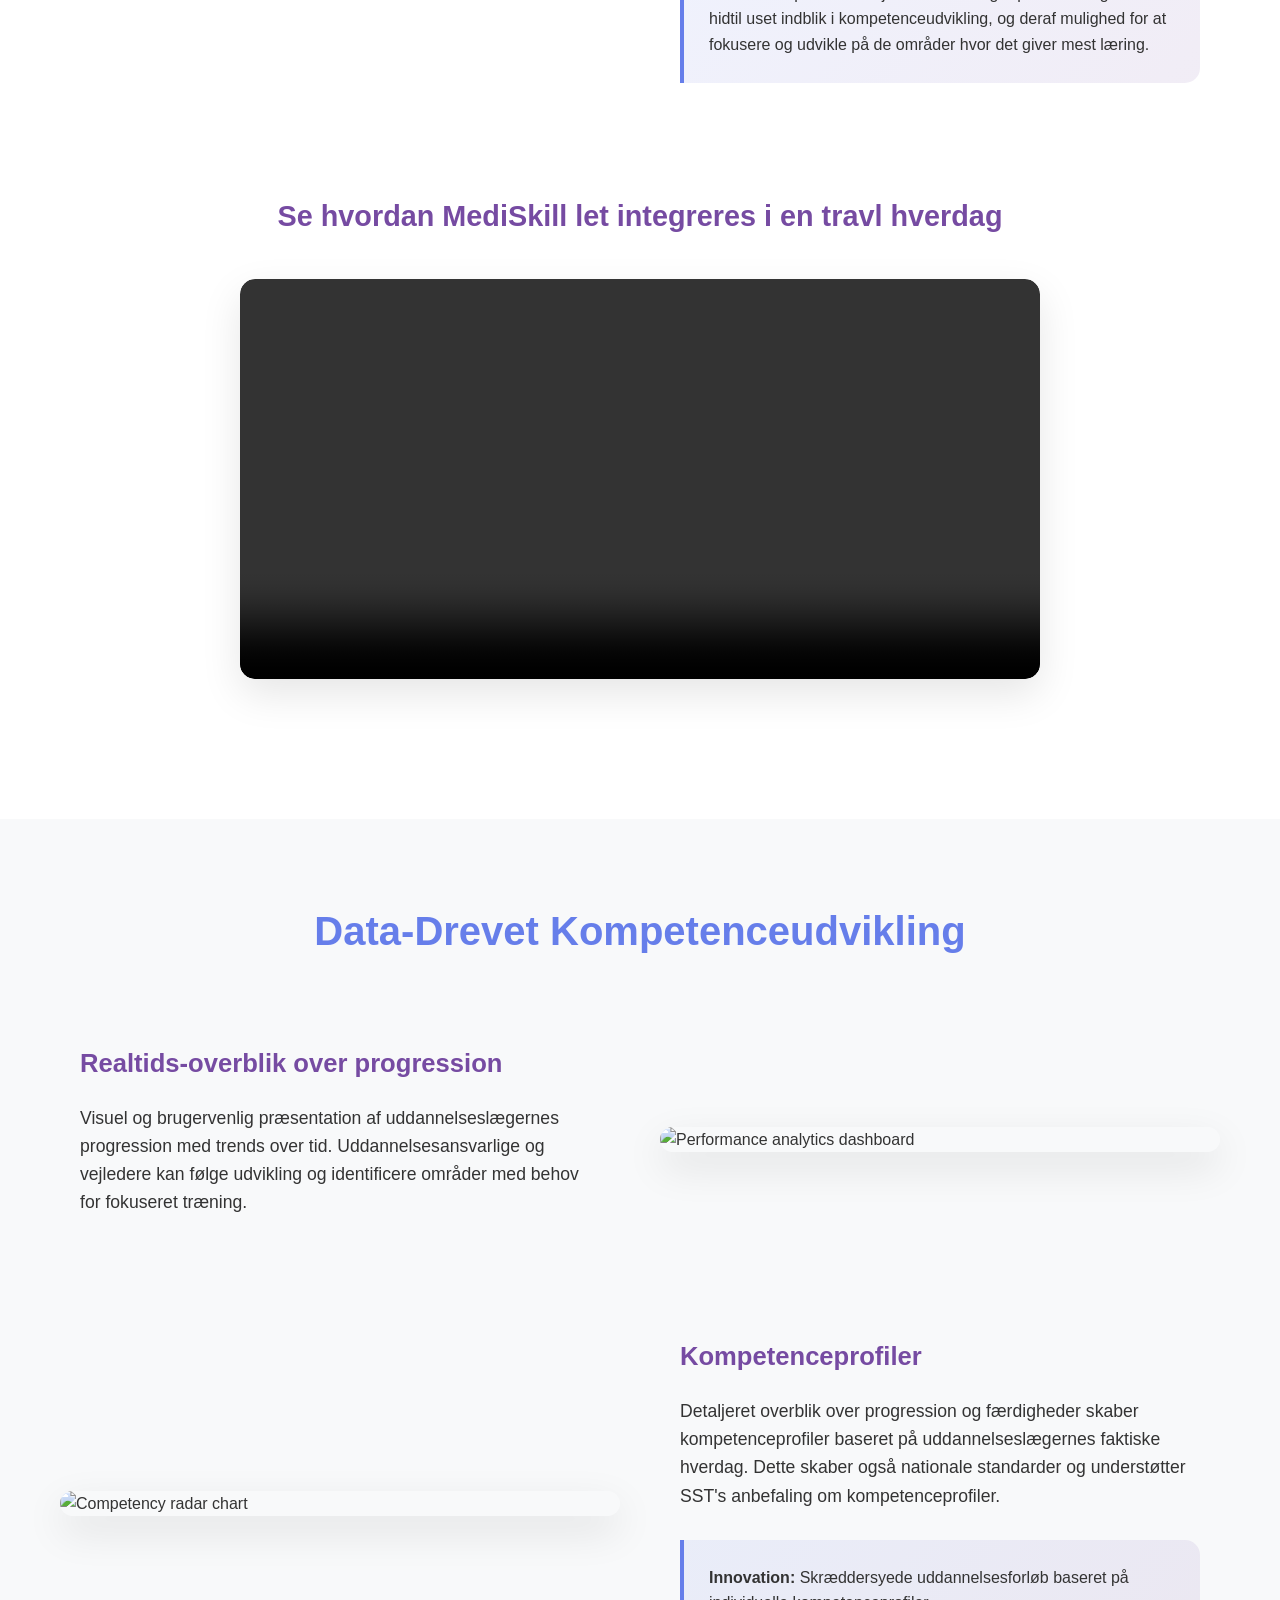
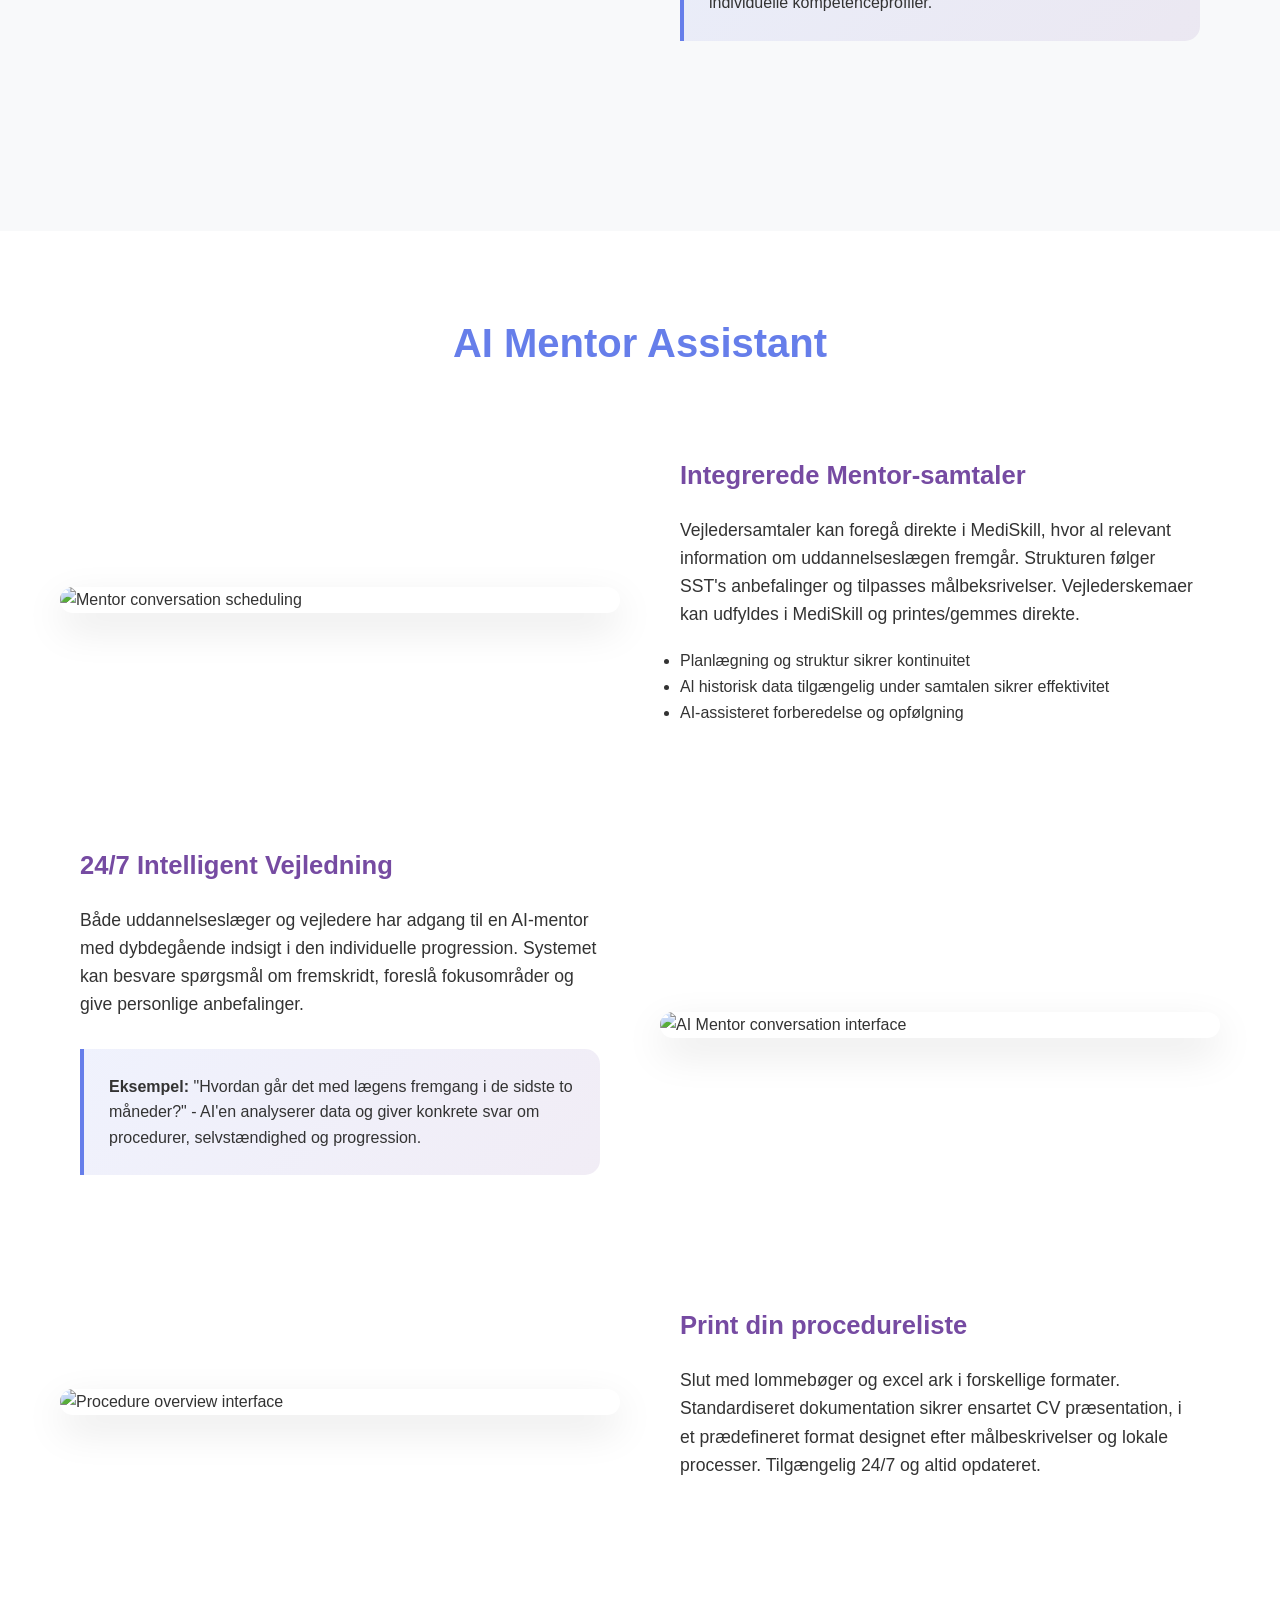
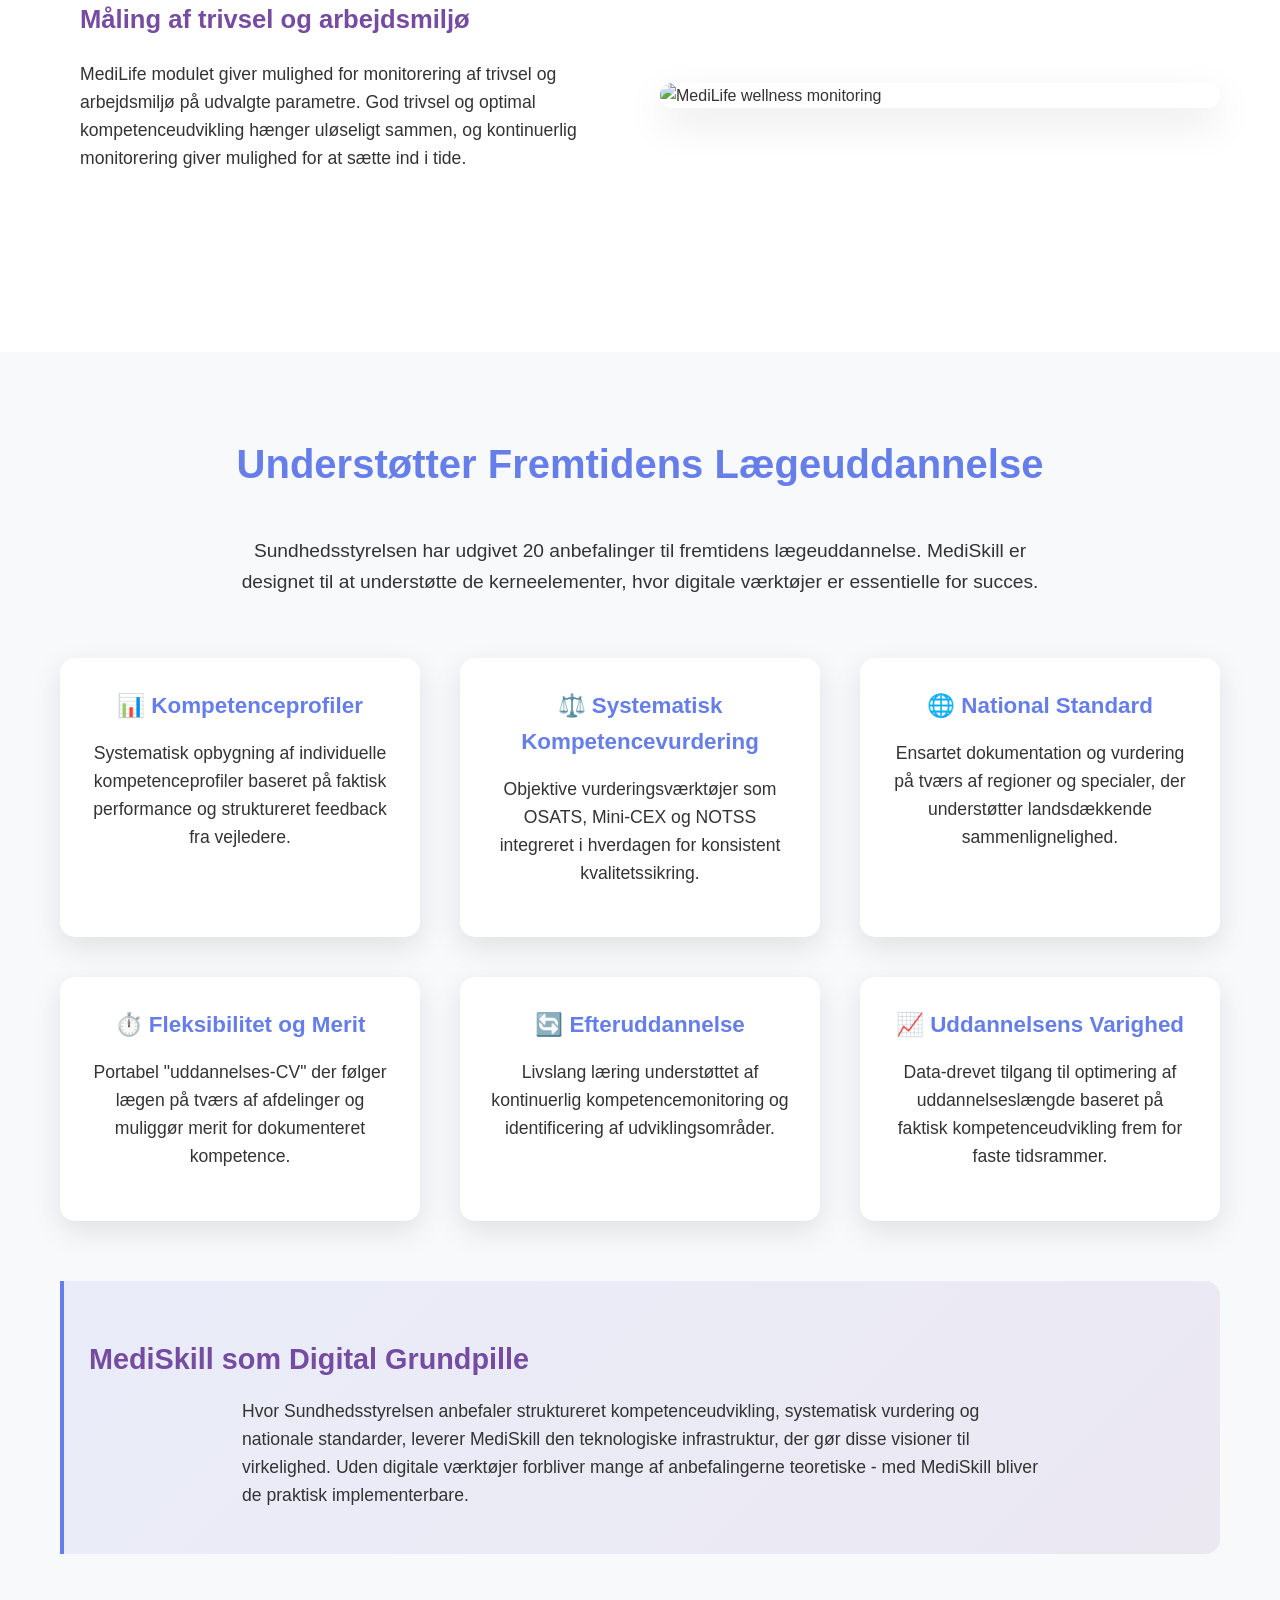
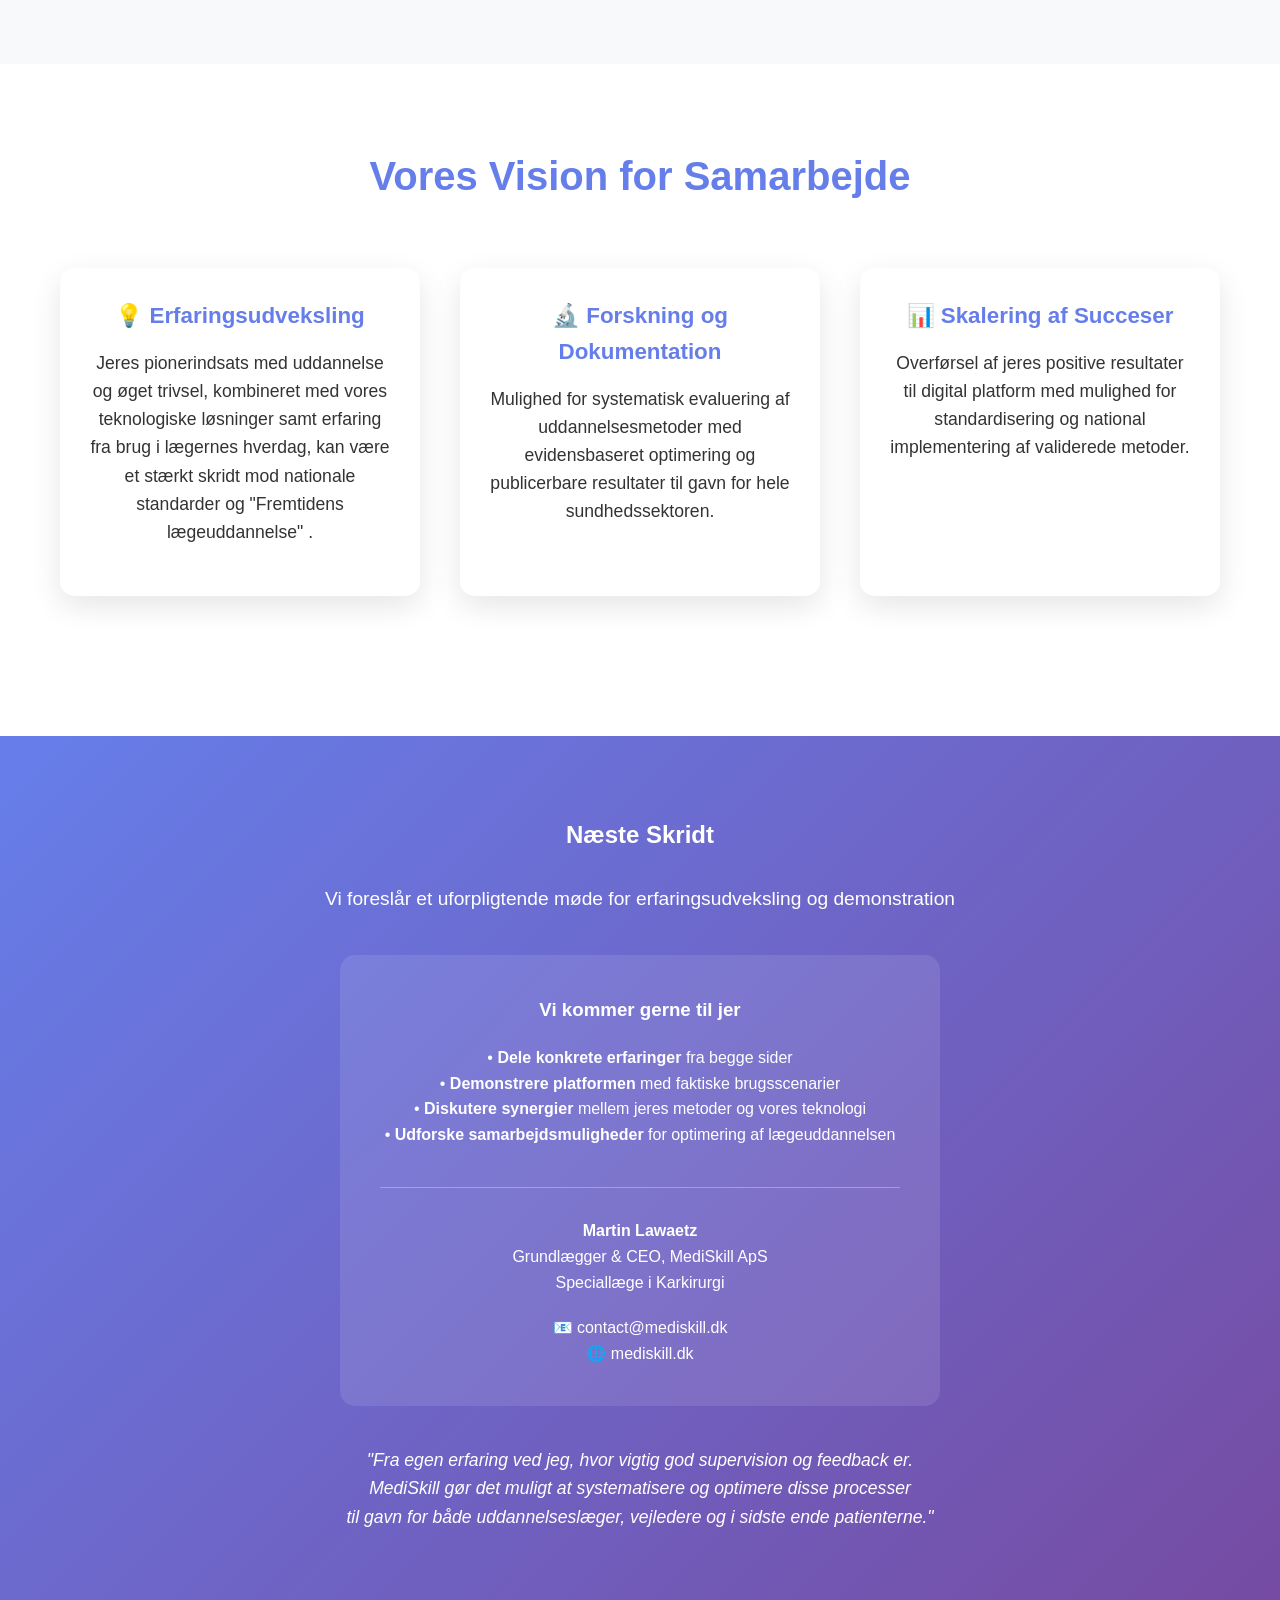
==== commit 0d527ea3: "Update contact email to contact@mediskill.dk Co-authored-by: Martin Lawaetz <lawaetzm@users.noreply." ====
--- a/index.html
+++ b/index.html
@@ -255,7 +255,7 @@
                     <p>Grundlægger & CEO, MediSkill ApS<br>
                     Speciallæge i Karkirurgi</p>
                     <p style="margin-top: 20px;">
-                        📧 ml@mediskill.dk<br>
+                        📧 contact@mediskill.dk<br>
                         🌐 mediskill.dk
                     </p>
                 </div>
